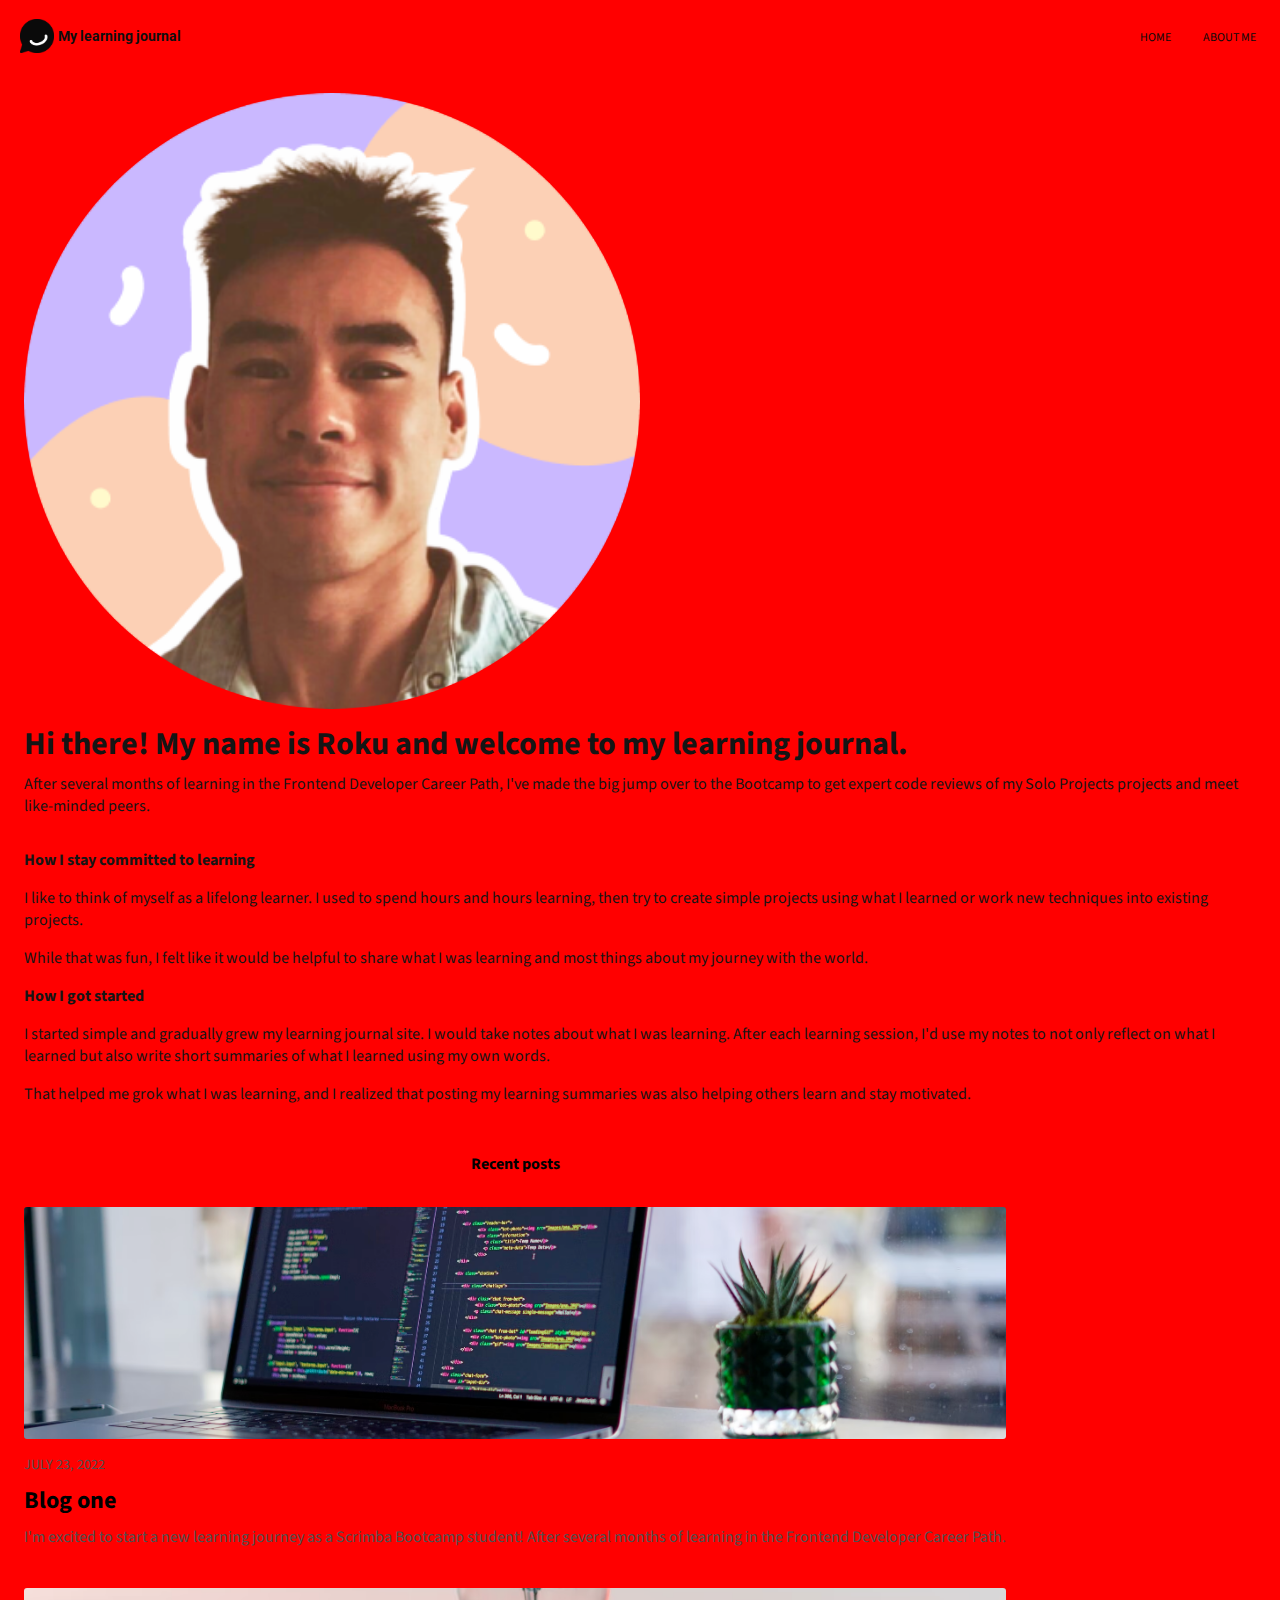
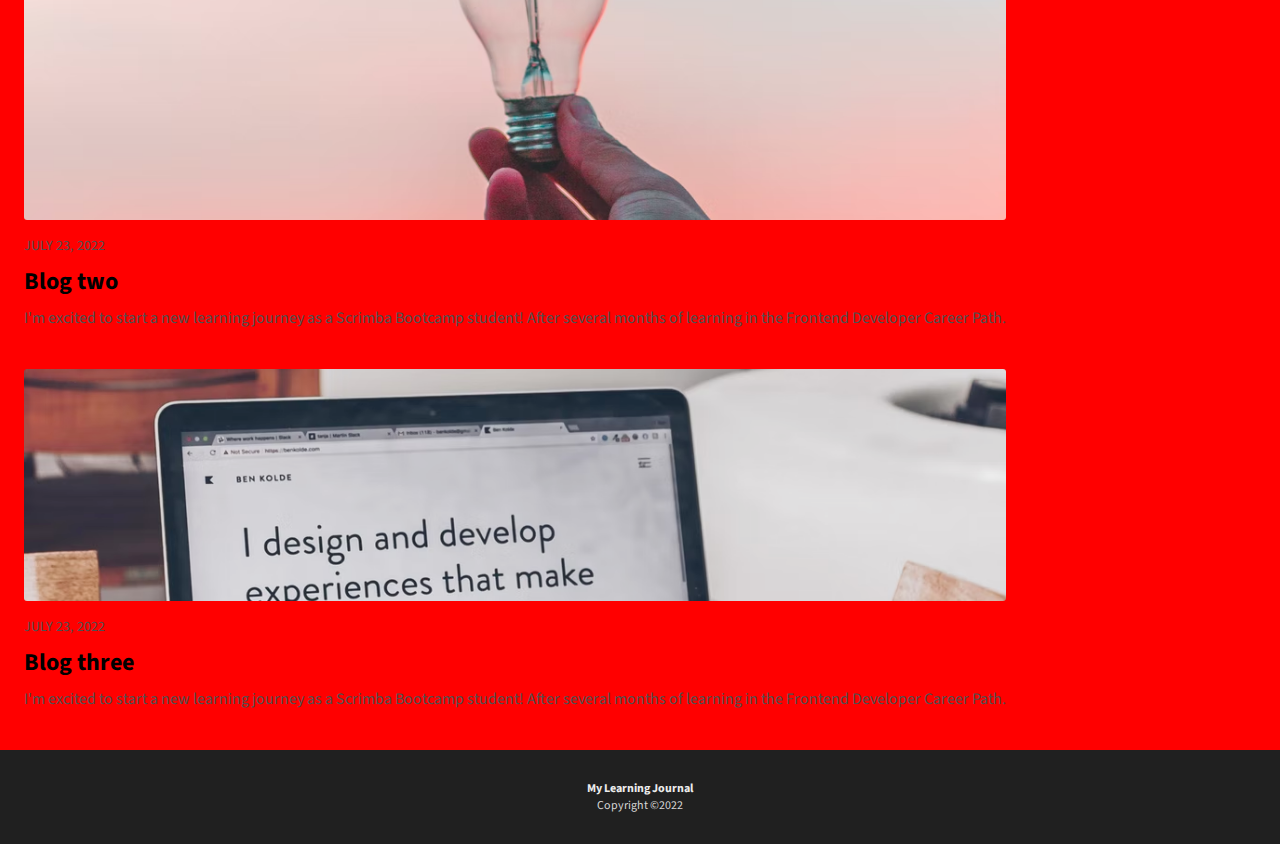
==== about-me.html @ 02ecacb7 "Create and design for all mobile pages" ====
<!DOCTYPE html>
<html lang="en">
<head>
    <meta charset="UTF-8">
    <meta http-equiv="X-UA-Compatible" content="IE=edge">
    <meta name="viewport" content="width=device-width, initial-scale=1.0">
    <!-- CSS -->
    <link rel="stylesheet" href="css/index.css">
    <!-- Google Fonts -->
    <link rel="preconnect" href="https://fonts.googleapis.com">
    <link rel="preconnect" href="https://fonts.gstatic.com" crossorigin>
    <link href="https://fonts.googleapis.com/css2?family=Roboto:ital,wght@0,100;0,300;0,400;0,500;0,700;0,900;1,100;1,300;1,400;1,500;1,700;1,900&family=Source+Sans+3:ital,wght@0,200..900;1,200..900&display=swap" rel="stylesheet">
    
    <title>My Learning Journal</title>
</head>
<body>
    <header>
        <div class="container">            
            <div class="header-container">
                <a class="logo-link" href="index.html">

                    <div class="logo">
                        <img src="images/logo.png" alt="Website logo">
                        <span>My learning journal</span>
                    </div>
                       
                        
                </a>
                
                <nav class="page-nav">
                    <ul class="nav-list">
                        <li><a href="index.html">Home</a></li>
                        <li><a href="about-me.html">About me</a></li>
                    </ul>
                </nav>
            </div>
           

        </div>
    </header>

    <main>

       

        <section class="opened-post-section">
            <div class="container">
                <div class="opened-post">
                    <img class="roku-avatar" src="images/roku-avatar.png" alt="">
                    <h1>Hi there! My name is Roku and welcome to my learning journal.</h1>
                    <p class="about-p" >After several months of learning in the Frontend Developer Career Path, I've made the big jump over to the Bootcamp to get expert code reviews of my Solo Projects projects and meet like-minded peers.</p>
                  
                    <p class="bold-font">How I stay committed to learning</p>
                    <p>I like to think of myself as a lifelong learner. I used to spend hours and hours learning, then try to create simple projects using what I learned or work new techniques into existing projects.</p>
                    <p>While that was fun, I felt like it would be helpful to share what I was learning and most things about my journey with the world.</p>
                    <p class="bold-font">How I got started</p>
                    <p>
                        I started simple and gradually grew my learning journal site. I would take notes about what I was learning. After each learning session, I'd use my notes to not only reflect on what I learned but also write short summaries of what I learned using my own words.
                    </p>
                    <p>
                        That helped me grok what I was learning, and I realized that posting my learning summaries was also helping others learn and stay motivated.
                    </p>
                </div>
            </div>
        </section>

        <section class="blogs">
            <div class="container">
                <p class="bold-font recent">Recent posts</p>
                <div class="blog-container">
                    <div class="blog blog-1">
                        <img src="images/blog-1.png" alt="A laptop om a table, with the code editor on the screen">
                        <p><time datetime="2022-07-23"> JULY 23, 2022</time></p>
                        <h2>Blog one</h2>
                        <p>I'm excited to start a new learning journey as a Scrimba Bootcamp student! After several months of learning in the Frontend Developer Career Path.</p>
                    </div>

                    <div class="blog blog-2">
                        <img src="images/blog-2.png" alt="A hand holding a lamp bulb with a sunrise in the background">
                        <p><time datetime="2022-07-23"> JULY 23, 2022</time></p>
                        <h2>Blog two</h2>
                        <p>I'm excited to start a new learning journey as a Scrimba Bootcamp student! After several months of learning in the Frontend Developer Career Path.</p>
                    </div>

                    <div class="blog blog-3">
                        <img src="images/blog-3.png" alt="A laptop with a text on the screen">
                        <p><time datetime="2022-07-23"> JULY 23, 2022</time></p>
                        <h2>Blog three</h2>
                        <p>I'm excited to start a new learning journey as a Scrimba Bootcamp student! After several months of learning in the Frontend Developer Career Path.</p>
                    </div>


                </div>


            </div>
        </section>
      
    </main>

    <footer>
        <div class="container">
            <p class="footer-bold">My Learning Journal</p>
            <p class="footer-copyright">Copyright &copy;2022</p>
        </div>
    </footer>



<script src="scripts/index.js"></script>
</body>
</html>
---- css/index.css ----
*,
*::before,
*::after {
  box-sizing: border-box;
}


body {
    margin: 0;
    padding: 0;
    font-family: "Source Sans 3", sans-serif;
    font-size: 16px;
}

.hidden {
    display: none;
}

/* Typography */




h1 {
    font-size: 2rem;
    font-weight: 700;
    line-height: 1.2;
    margin: 0.3em 0;
}


.hero-section p {
    font-size: 1rem;
    line-height: 1.2;
    margin: 0;
}


time {
    font-size: 0.75rem;
    margin: 0;
}


.bold-font {
    font-weight: 700;
}







.container {
    min-width: 320px;
    width: 100%;
}


.header-container {
    display: flex;
    justify-content: space-between;
    align-items: center;
    width: 100%;
    margin: 1.2em 0;
    padding: 0 1.5em 0 1.25em;
   
}

.logo {
    display: flex;
    align-items: center;
    gap: 0.25em;
}

.logo img {
    width: 34.25px;
}

.logo-link {

    font-family: "Roboto", sans-serif;
    font-weight: 700;
    font-size: 0.85rem;
    text-decoration: none;
    color: #0E0E0E;
    
    
}



.nav-list {
    display: flex;
    gap: 2em;
    margin: 0;
}



.nav-list li  {
    list-style: none;
    
}
.nav-list a  {
    text-decoration: none;
    text-transform: uppercase;
    color: #090909;
    font-size: 0.75em;
    
}

section, main {
    width: fit-content;
}



.hero-container {
    color: #FFFFFF;
    position: relative;
    padding: 5em 1.25em 1.25em 1.25em;
    margin:  0 0 2.5em 0;
    overflow: hidden; 

}

.hero-container::before {
    content: '';
    position: absolute;
    top: 0;
    left: 0;
    width: 100%;
    height: 100%;
    background: linear-gradient(rgba(0, 0, 0, 0.31), rgba(0, 0, 0, 0.31)), #AF8044 url("/images/blog-0.png") no-repeat;
    background-position: 0 100%;
    background-size: cover;
    transform: scaleX(-1); /* Mirrors the image */
    z-index: -1; /* Keeps it behind the content */
}


.blog-container {
    padding: 0;
}

.blog {
    margin: 0 1.5em 2.5em  1.5em;

}



.blog img {
    width: 100%;
    height: 232px;
    background-size: contain;
    border-radius: 3px;
    object-fit: cover; /* Ensures the image covers the container */
    object-position: 0% 50%; 
}

.blog p {
    color: #505050;
    margin: 0.5em 0;
}


.blog p time {
    font-size: 0.88rem;
}

.blog h2 {
    font-size: 1.5rem;
    margin: 0;
}

.view-more-btn {
    display: block;
    margin: 2em auto;
    background: none;
    border: none;
    font-size: 1rem;
    font-weight: 700;
    cursor: pointer;
    position: relative;
}


.view-more-btn::after {
    content: '';
    position: absolute;
    bottom: 2px; /* Position the underline */
    left: 8px; /* Align with text padding */
    right: 8px;
    height: 1px; /* Underline thickness */
    background-color: #000000; /* Underline color */
}

footer {
    width: 100%;
    background-color: #202020;
    text-align: center;
    color: #ECECEC;
    font-size: 0.75rem;
    padding: 2.5em 0;
    margin: 0;
    overflow: hidden;
    
}

.footer-bold {
    font-weight: 700;
    margin: 0;
}

.footer-copyright {
    margin: 0;
    color: #D7D7D7;
}

.opened-post {
    background: none;
    color: #151515;
    margin: 2.5em 1.5em 3em 1.5em;
    position: relative;
}


.opened-post-image-wrapper {
    position: relative; /* Enables positioning of the overlay */
    display: inline-block;
    width: 100%; /* Matches image width */
    height: 191px; /* Matches the intended height of the image */
    overflow: hidden; /* Ensures overlay stays within bounds */
    border-radius: 3px; /* Optional: Matches the image's rounded corners */
    margin: 1.25em 0;
}

.opened-post-image-wrapper img {
    width: 100%;
    height: 100%;
    object-fit: cover;
    object-position: 0% 70%;
    border-radius: 3px;
   
    
}

.opened-post-image-wrapper::before {
    content: '';
    position: absolute;
    top: 0;
    left: 0;
    width: 100%;
    height: 100%;
    background: rgba(0, 0, 0, 0.31); /* Semi-transparent black overlay */
    z-index: 1; /* Places the overlay above the image */
    
}


.recent {
    margin: 0 0 2em 0;
    text-align: center;
}

.roku-avatar {
    width: 50%;
    border-radius: 50%;
}

.about-p {
    margin: 0 0 2em 0;
}

@media (min-width: 769px) {
    body {
        background-color: red;
    }
}
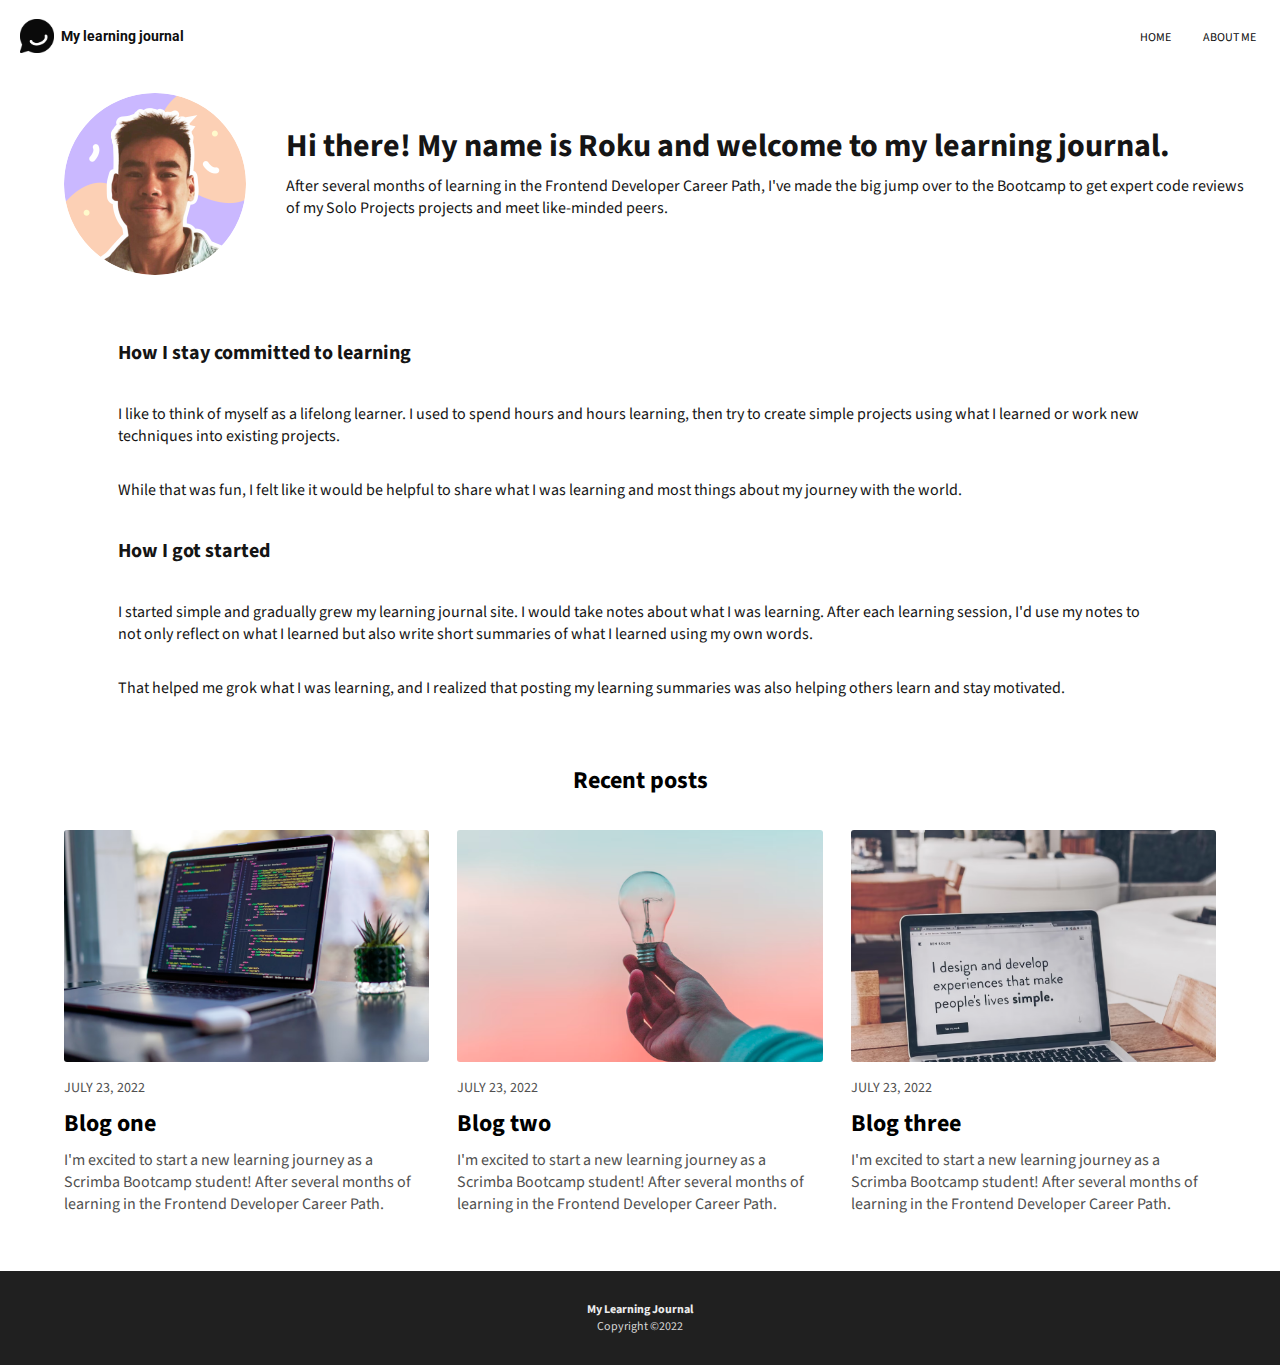
==== commit 8ae866a8: ""Make it work" version done" ====
--- a/about-me.html
+++ b/about-me.html
@@ -45,19 +45,25 @@
 
         <section class="opened-post-section">
             <div class="container">
-                <div class="opened-post">
-                    <img class="roku-avatar" src="images/roku-avatar.png" alt="">
-                    <h1>Hi there! My name is Roku and welcome to my learning journal.</h1>
-                    <p class="about-p" >After several months of learning in the Frontend Developer Career Path, I've made the big jump over to the Bootcamp to get expert code reviews of my Solo Projects projects and meet like-minded peers.</p>
+                <div class="opened-post about-me-container">
+                    <div class="about-me">
+                        <img class="roku-avatar" src="images/roku-avatar.png" alt="">
+                        <div>
+                            <h1>Hi there! My name is Roku and welcome to my learning journal.</h1>
+                            <p class="about-p" >After several months of learning in the Frontend Developer Career Path, I've made the big jump over to the Bootcamp to get expert code reviews of my Solo Projects projects and meet like-minded peers.</p>
+                        </div>
+                        
+                    </div>
+     
                   
-                    <p class="bold-font">How I stay committed to learning</p>
-                    <p>I like to think of myself as a lifelong learner. I used to spend hours and hours learning, then try to create simple projects using what I learned or work new techniques into existing projects.</p>
-                    <p>While that was fun, I felt like it would be helpful to share what I was learning and most things about my journey with the world.</p>
-                    <p class="bold-font">How I got started</p>
-                    <p>
+                    <p class="bold-font bold-font-middle">How I stay committed to learning</p>
+                    <p class="about-me-p">I like to think of myself as a lifelong learner. I used to spend hours and hours learning, then try to create simple projects using what I learned or work new techniques into existing projects.</p>
+                    <p class="about-me-p">While that was fun, I felt like it would be helpful to share what I was learning and most things about my journey with the world.</p>
+                    <p class="bold-font bold-font-middle">How I got started</p>
+                    <p class="about-me-p">
                         I started simple and gradually grew my learning journal site. I would take notes about what I was learning. After each learning session, I'd use my notes to not only reflect on what I learned but also write short summaries of what I learned using my own words.
                     </p>
-                    <p>
+                    <p class="about-me-p">
                         That helped me grok what I was learning, and I realized that posting my learning summaries was also helping others learn and stay motivated.
                     </p>
                 </div>
--- a/css/index.css
+++ b/css/index.css
@@ -56,6 +56,7 @@
 .container {
     min-width: 320px;
     width: 100%;
+   
 }
 
 
@@ -72,7 +73,7 @@
 .logo {
     display: flex;
     align-items: center;
-    gap: 0.25em;
+    gap: 0.5em;
 }
 
 .logo img {
@@ -112,9 +113,7 @@
     
 }
 
-section, main {
-    width: fit-content;
-}
+
 
 
 
@@ -186,18 +185,10 @@
     font-weight: 700;
     cursor: pointer;
     position: relative;
-}
-
-
-.view-more-btn::after {
-    content: '';
-    position: absolute;
-    bottom: 2px; /* Position the underline */
-    left: 8px; /* Align with text padding */
-    right: 8px;
-    height: 1px; /* Underline thickness */
-    background-color: #000000; /* Underline color */
-}
+    text-decoration: underline;
+}
+
+
 
 footer {
     width: 100%;
@@ -222,19 +213,21 @@
 }
 
 .opened-post {
+    display: flex;
+    flex-direction: column;
     background: none;
     color: #151515;
     margin: 2.5em 1.5em 3em 1.5em;
     position: relative;
+
 }
 
 
 .opened-post-image-wrapper {
     position: relative; /* Enables positioning of the overlay */
-    display: inline-block;
     width: 100%; /* Matches image width */
     height: 191px; /* Matches the intended height of the image */
-    overflow: hidden; /* Ensures overlay stays within bounds */
+    
     border-radius: 3px; /* Optional: Matches the image's rounded corners */
     margin: 1.25em 0;
 }
@@ -245,6 +238,7 @@
     object-fit: cover;
     object-position: 0% 70%;
     border-radius: 3px;
+    transform: scaleX(-1);
    
     
 }
@@ -268,7 +262,8 @@
 }
 
 .roku-avatar {
-    width: 50%;
+    width: 182px;
+    height: 182px;
     border-radius: 50%;
 }
 
@@ -276,8 +271,112 @@
     margin: 0 0 2em 0;
 }
 
-@media (min-width: 769px) {
+@media (min-width: 767px) {
     body {
-        background-color: red;
-    }
+        /* background-color: red; */
+    }
+
+
+    .hero-container {
+        padding: 17em 3.125em 3.125em 3.75em;
+        
+    }
+
+    .hero-container::before {
+        
+        background-position: 0 68%;
+        
+    }
+
+    .blog-container {
+        display: grid;
+        grid-template-columns: repeat(3, 1fr);
+        gap: 1.75em;
+        margin: 0 4em 3em  4em;
+        
+    }
+    .blog {
+        margin: 0;
+
+    }
+    .view-more-btn {
+        grid-column: span 3;
+        margin: 0 0 2em 0;
+    }
+
+
+    .opened-post-p{
+        padding-right: 5.139420448332422em ;
+        padding-left: 5.139420448332422em;
+        font-size: 1.143125em;
+    }
+
+
+    .bold-font-big {
+        font-size: 1.5rem;
+        padding-left: 3.9166666666666665em;
+    }
+
+    .opened-post h1 {
+        
+        padding-right: 2.9375em ;
+        padding-left: 2.9375em;
+    }
+    .opened-post-image-wrapper {
+        height: 488px; 
+        padding: 0 2.5em;
+    }
+    
+    .opened-post-image-wrapper::before {
+        top: 50%; /* Start at the vertical center */
+        left: 50%; /* Start at the horizontal center */
+        transform: translate(-50%, -50%); /* Center the element */
+        width: calc(100% - 5em);
+  
+    } 
+
+   .about-me {
+        display: flex;
+        gap: 0;
+        margin: 0 0 2.75em 0;
+        align-items: center;
+   }
+
+   .about-me img {
+        margin:  0 2.5em;
+   }
+
+
+   
+
+   .about-me h1 {
+    padding: 0 1.9375em 0 0;
+   }
+
+   .about-me p {
+    padding: 0;
+
+    }
+
+    .bold-font-middle {
+        font-size: 1.25rem;
+        padding-left: 4.7em;
+       
+    }
+    .about-me-p {
+        padding-left: 5.875em;
+        padding-right: 5.875em;
+    }
+
+
+    .recent {
+        margin: 0 0 1.3em 0;
+        font-size: 1.5rem;
+    }
+
+    
+
+
+  
+    
 }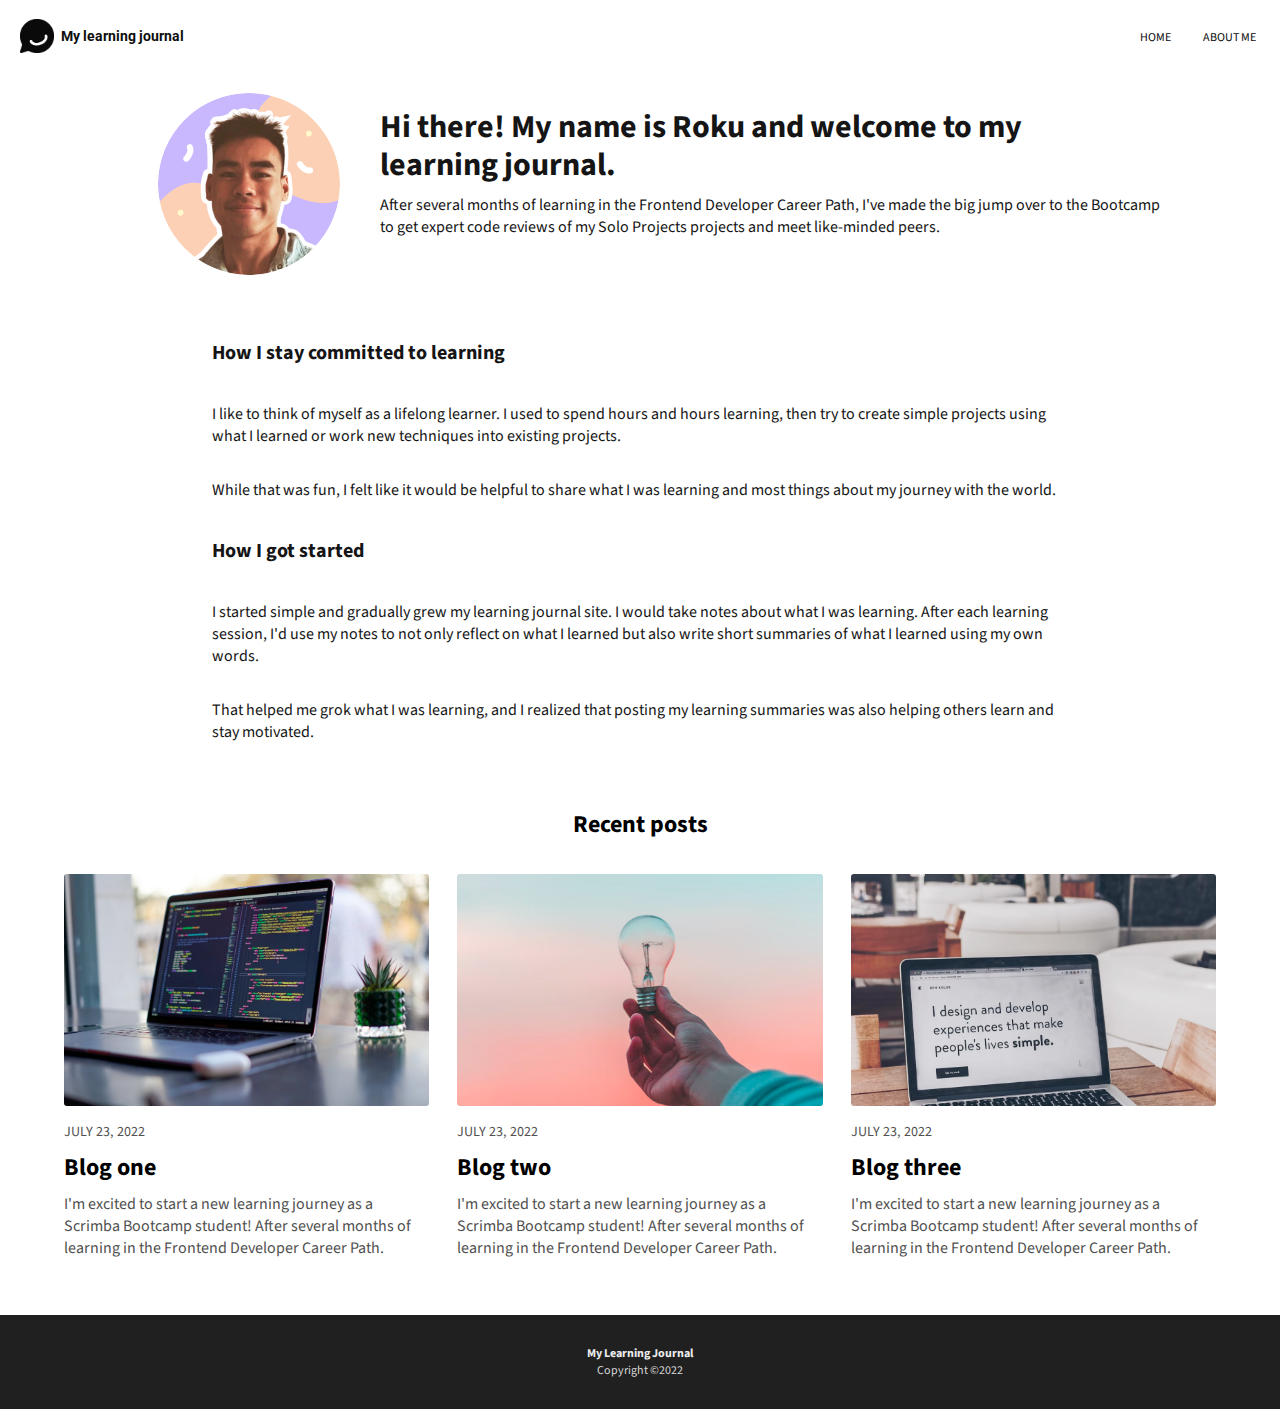
==== commit 417e82fc: "Adjust padding application for opened post layout" ====
--- a/about-me.html
+++ b/about-me.html
@@ -1,118 +1,147 @@
 <!DOCTYPE html>
 <html lang="en">
-<head>
-    <meta charset="UTF-8">
-    <meta http-equiv="X-UA-Compatible" content="IE=edge">
-    <meta name="viewport" content="width=device-width, initial-scale=1.0">
+  <head>
+    <meta charset="UTF-8" />
+    <meta http-equiv="X-UA-Compatible" content="IE=edge" />
+    <meta name="viewport" content="width=device-width, initial-scale=1.0" />
     <!-- CSS -->
-    <link rel="stylesheet" href="css/index.css">
+    <link rel="stylesheet" href="css/index.css" />
     <!-- Google Fonts -->
-    <link rel="preconnect" href="https://fonts.googleapis.com">
-    <link rel="preconnect" href="https://fonts.gstatic.com" crossorigin>
-    <link href="https://fonts.googleapis.com/css2?family=Roboto:ital,wght@0,100;0,300;0,400;0,500;0,700;0,900;1,100;1,300;1,400;1,500;1,700;1,900&family=Source+Sans+3:ital,wght@0,200..900;1,200..900&display=swap" rel="stylesheet">
-    
+    <link rel="preconnect" href="https://fonts.googleapis.com" />
+    <link rel="preconnect" href="https://fonts.gstatic.com" crossorigin />
+    <link
+      href="https://fonts.googleapis.com/css2?family=Roboto:ital,wght@0,100;0,300;0,400;0,500;0,700;0,900;1,100;1,300;1,400;1,500;1,700;1,900&family=Source+Sans+3:ital,wght@0,200..900;1,200..900&display=swap"
+      rel="stylesheet"
+    />
+
     <title>My Learning Journal</title>
-</head>
-<body>
+  </head>
+  <body>
     <header>
-        <div class="container">            
-            <div class="header-container">
-                <a class="logo-link" href="index.html">
+      <div class="container">
+        <div class="header-container">
+          <a class="logo-link" href="index.html">
+            <div class="logo">
+              <img src="images/logo.png" alt="Website logo" />
+              <span>My learning journal</span>
+            </div>
+          </a>
 
-                    <div class="logo">
-                        <img src="images/logo.png" alt="Website logo">
-                        <span>My learning journal</span>
-                    </div>
-                       
-                        
-                </a>
-                
-                <nav class="page-nav">
-                    <ul class="nav-list">
-                        <li><a href="index.html">Home</a></li>
-                        <li><a href="about-me.html">About me</a></li>
-                    </ul>
-                </nav>
-            </div>
-           
-
+          <nav class="page-nav">
+            <ul class="nav-list">
+              <li><a href="index.html">Home</a></li>
+              <li><a href="about-me.html">About me</a></li>
+            </ul>
+          </nav>
         </div>
+      </div>
     </header>
 
     <main>
+      <section class="opened-post-section">
+        <div class="container">
+          <div class="opened-post about-me-container">
+            <div class="about-me">
+              <img class="roku-avatar" src="images/roku-avatar.png" alt="" />
+              <div>
+                <h1>
+                  Hi there! My name is Roku and welcome to my learning journal.
+                </h1>
+                <p class="about-p">
+                  After several months of learning in the Frontend Developer
+                  Career Path, I've made the big jump over to the Bootcamp to
+                  get expert code reviews of my Solo Projects projects and meet
+                  like-minded peers.
+                </p>
+              </div>
+            </div>
 
-       
+            <p class="bold-font bold-font-middle">
+              How I stay committed to learning
+            </p>
+            <p class="about-me-p">
+              I like to think of myself as a lifelong learner. I used to spend
+              hours and hours learning, then try to create simple projects using
+              what I learned or work new techniques into existing projects.
+            </p>
+            <p class="about-me-p">
+              While that was fun, I felt like it would be helpful to share what
+              I was learning and most things about my journey with the world.
+            </p>
+            <p class="bold-font bold-font-middle">How I got started</p>
+            <p class="about-me-p">
+              I started simple and gradually grew my learning journal site. I
+              would take notes about what I was learning. After each learning
+              session, I'd use my notes to not only reflect on what I learned
+              but also write short summaries of what I learned using my own
+              words.
+            </p>
+            <p class="about-me-p">
+              That helped me grok what I was learning, and I realized that
+              posting my learning summaries was also helping others learn and
+              stay motivated.
+            </p>
+          </div>
+        </div>
+      </section>
 
-        <section class="opened-post-section">
-            <div class="container">
-                <div class="opened-post about-me-container">
-                    <div class="about-me">
-                        <img class="roku-avatar" src="images/roku-avatar.png" alt="">
-                        <div>
-                            <h1>Hi there! My name is Roku and welcome to my learning journal.</h1>
-                            <p class="about-p" >After several months of learning in the Frontend Developer Career Path, I've made the big jump over to the Bootcamp to get expert code reviews of my Solo Projects projects and meet like-minded peers.</p>
-                        </div>
-                        
-                    </div>
-     
-                  
-                    <p class="bold-font bold-font-middle">How I stay committed to learning</p>
-                    <p class="about-me-p">I like to think of myself as a lifelong learner. I used to spend hours and hours learning, then try to create simple projects using what I learned or work new techniques into existing projects.</p>
-                    <p class="about-me-p">While that was fun, I felt like it would be helpful to share what I was learning and most things about my journey with the world.</p>
-                    <p class="bold-font bold-font-middle">How I got started</p>
-                    <p class="about-me-p">
-                        I started simple and gradually grew my learning journal site. I would take notes about what I was learning. After each learning session, I'd use my notes to not only reflect on what I learned but also write short summaries of what I learned using my own words.
-                    </p>
-                    <p class="about-me-p">
-                        That helped me grok what I was learning, and I realized that posting my learning summaries was also helping others learn and stay motivated.
-                    </p>
-                </div>
+      <section class="blogs">
+        <div class="container">
+          <p class="bold-font recent">Recent posts</p>
+          <div class="blog-container">
+            <div class="blog blog-1">
+              <img
+                src="images/blog-1.png"
+                alt="A laptop om a table, with the code editor on the screen"
+              />
+              <p><time datetime="2022-07-23"> JULY 23, 2022</time></p>
+              <h2>Blog one</h2>
+              <p>
+                I'm excited to start a new learning journey as a Scrimba
+                Bootcamp student! After several months of learning in the
+                Frontend Developer Career Path.
+              </p>
             </div>
-        </section>
 
-        <section class="blogs">
-            <div class="container">
-                <p class="bold-font recent">Recent posts</p>
-                <div class="blog-container">
-                    <div class="blog blog-1">
-                        <img src="images/blog-1.png" alt="A laptop om a table, with the code editor on the screen">
-                        <p><time datetime="2022-07-23"> JULY 23, 2022</time></p>
-                        <h2>Blog one</h2>
-                        <p>I'm excited to start a new learning journey as a Scrimba Bootcamp student! After several months of learning in the Frontend Developer Career Path.</p>
-                    </div>
+            <div class="blog blog-2">
+              <img
+                src="images/blog-2.png"
+                alt="A hand holding a lamp bulb with a sunrise in the background"
+              />
+              <p><time datetime="2022-07-23"> JULY 23, 2022</time></p>
+              <h2>Blog two</h2>
+              <p>
+                I'm excited to start a new learning journey as a Scrimba
+                Bootcamp student! After several months of learning in the
+                Frontend Developer Career Path.
+              </p>
+            </div>
 
-                    <div class="blog blog-2">
-                        <img src="images/blog-2.png" alt="A hand holding a lamp bulb with a sunrise in the background">
-                        <p><time datetime="2022-07-23"> JULY 23, 2022</time></p>
-                        <h2>Blog two</h2>
-                        <p>I'm excited to start a new learning journey as a Scrimba Bootcamp student! After several months of learning in the Frontend Developer Career Path.</p>
-                    </div>
-
-                    <div class="blog blog-3">
-                        <img src="images/blog-3.png" alt="A laptop with a text on the screen">
-                        <p><time datetime="2022-07-23"> JULY 23, 2022</time></p>
-                        <h2>Blog three</h2>
-                        <p>I'm excited to start a new learning journey as a Scrimba Bootcamp student! After several months of learning in the Frontend Developer Career Path.</p>
-                    </div>
-
-
-                </div>
-
-
+            <div class="blog blog-3">
+              <img
+                src="images/blog-3.png"
+                alt="A laptop with a text on the screen"
+              />
+              <p><time datetime="2022-07-23"> JULY 23, 2022</time></p>
+              <h2>Blog three</h2>
+              <p>
+                I'm excited to start a new learning journey as a Scrimba
+                Bootcamp student! After several months of learning in the
+                Frontend Developer Career Path.
+              </p>
             </div>
-        </section>
-      
+          </div>
+        </div>
+      </section>
     </main>
 
     <footer>
-        <div class="container">
-            <p class="footer-bold">My Learning Journal</p>
-            <p class="footer-copyright">Copyright &copy;2022</p>
-        </div>
+      <div class="container">
+        <p class="footer-bold">My Learning Journal</p>
+        <p class="footer-copyright">Copyright &copy;2022</p>
+      </div>
     </footer>
 
-
-
-<script src="scripts/index.js"></script>
-</body>
-</html>+    <script src="scripts/index.js"></script>
+  </body>
+</html>
--- a/css/index.css
+++ b/css/index.css
@@ -1,382 +1,314 @@
-
 *,
 *::before,
 *::after {
   box-sizing: border-box;
 }
 
-
 body {
+  margin: 0;
+  padding: 0;
+  font-family: "Source Sans 3", sans-serif;
+  font-size: 16px;
+}
+
+.hidden {
+  display: none;
+}
+
+/* Typography */
+
+h1 {
+  font-size: 2rem;
+  font-weight: 700;
+  line-height: 1.2;
+  margin: 0.3em 0;
+}
+
+.hero-section p {
+  font-size: 1rem;
+  line-height: 1.2;
+  margin: 0;
+}
+
+time {
+  font-size: 0.75rem;
+  margin: 0;
+}
+
+.bold-font {
+  font-weight: 700;
+}
+
+.container {
+  min-width: 320px;
+  width: 100%;
+}
+
+.header-container {
+  display: flex;
+  justify-content: space-between;
+  align-items: center;
+  width: 100%;
+  margin: 1.2em 0;
+  padding: 0 1.5em 0 1.25em;
+}
+
+.logo {
+  display: flex;
+  align-items: center;
+  gap: 0.5em;
+}
+
+.logo img {
+  width: 34.25px;
+}
+
+.logo-link {
+  font-family: "Roboto", sans-serif;
+  font-weight: 700;
+  font-size: 0.85rem;
+  text-decoration: none;
+  color: #0e0e0e;
+}
+
+.nav-list {
+  display: flex;
+  gap: 2em;
+  margin: 0;
+}
+
+.nav-list li {
+  list-style: none;
+}
+.nav-list a {
+  text-decoration: none;
+  text-transform: uppercase;
+  color: #090909;
+  font-size: 0.75em;
+}
+
+.hero-container {
+  color: #ffffff;
+  position: relative;
+  padding: 5em 1.25em 1.25em 1.25em;
+  margin: 0 0 2.5em 0;
+  overflow: hidden;
+}
+
+.hero-container::before {
+  content: "";
+  position: absolute;
+  top: 0;
+  left: 0;
+  width: 100%;
+  height: 100%;
+  background: linear-gradient(rgba(0, 0, 0, 0.31), rgba(0, 0, 0, 0.31)),
+    #af8044 url("/images/blog-0.png") no-repeat;
+  background-position: 0 100%;
+  background-size: cover;
+  transform: scaleX(-1);
+  z-index: -1;
+}
+
+.blog-container {
+  padding: 0;
+}
+
+.blog {
+  margin: 0 1.5em 2.5em 1.5em;
+}
+
+.blog img {
+  width: 100%;
+  height: 232px;
+  background-size: contain;
+  border-radius: 3px;
+  object-fit: cover;
+  object-position: 0% 50%;
+}
+
+.blog p {
+  color: #505050;
+  margin: 0.5em 0;
+}
+
+.blog p time {
+  font-size: 0.88rem;
+}
+
+.blog h2 {
+  font-size: 1.5rem;
+  margin: 0;
+}
+
+.view-more-btn {
+  display: block;
+  margin: 2em auto;
+  background: none;
+  border: none;
+  font-size: 1rem;
+  font-weight: 700;
+  cursor: pointer;
+  position: relative;
+  text-decoration: underline;
+}
+
+footer {
+  width: 100%;
+  background-color: #202020;
+  text-align: center;
+  color: #ececec;
+  font-size: 0.75rem;
+  padding: 2.5em 0;
+  margin: 0;
+  overflow: hidden;
+}
+
+.footer-bold {
+  font-weight: 700;
+  margin: 0;
+}
+
+.footer-copyright {
+  margin: 0;
+  color: #d7d7d7;
+}
+
+.opened-post {
+  display: flex;
+  flex-direction: column;
+  background: none;
+  color: #151515;
+  margin: 2.5em 1.5em 3em 1.5em;
+  position: relative;
+}
+
+.opened-post-image-wrapper {
+  position: relative;
+  width: 100%;
+  height: 191px;
+
+  border-radius: 3px;
+  margin: 1.25em 0;
+}
+
+.opened-post-image-wrapper img {
+  width: 100%;
+  height: 100%;
+  object-fit: cover;
+  object-position: 0% 70%;
+  border-radius: 3px;
+  transform: scaleX(-1);
+}
+
+.opened-post-image-wrapper::before {
+  content: "";
+  position: absolute;
+  top: 0;
+  left: 0;
+  width: 100%;
+  height: 100%;
+  background: rgba(0, 0, 0, 0.31);
+  z-index: 1;
+}
+
+.recent {
+  margin: 0 0 2em 0;
+  text-align: center;
+}
+
+.roku-avatar {
+  width: 182px;
+  height: 182px;
+  border-radius: 50%;
+}
+
+.about-p {
+  margin: 0 0 2em 0;
+}
+
+@media (min-width: 767px) {
+  .hero-container {
+    padding: 17em 3.125em 3.125em 3.75em;
+  }
+
+  .hero-container::before {
+    background-position: 0 68%;
+  }
+
+  .blog-container {
+    display: grid;
+    grid-template-columns: repeat(3, 1fr);
+    gap: 1.75em;
+    margin: 0 4em 3em 4em;
+  }
+  .blog {
     margin: 0;
+  }
+  .view-more-btn {
+    grid-column: span 3;
+    margin: 0 0 2em 0;
+  }
+.opened-post {
+    padding: 0 5.875em;
+}
+
+
+
+  .opened-post-p {
+   
+    font-size: 1.143125em;
+  }
+
+  .bold-font-big {
+    font-size: 1.5rem;
+  }
+
+ 
+  .opened-post-image-wrapper {
+    height: 488px;
+    width: 100%;
+    margin: 0 -3.25em;
+
+  }
+
+  .opened-post-image-wrapper::before {
+    top: 50%;
+    left: 50%;
+    transform: translate(-50%, -50%);
+    
+  }
+
+  .about-me {
+    display: flex;
+    gap: 0;
+    margin: 0 0 2.75em 0;
+    align-items: center;
+  }
+
+  .about-me img {
+    margin: 0 2.5em;
+  }
+
+  .about-me h1 {
+    padding: 0 1.9375em 0 0;
+  }
+
+  .about-me p {
     padding: 0;
-    font-family: "Source Sans 3", sans-serif;
-    font-size: 16px;
-}
-
-.hidden {
-    display: none;
-}
-
-/* Typography */
-
-
-
-
-h1 {
-    font-size: 2rem;
-    font-weight: 700;
-    line-height: 1.2;
-    margin: 0.3em 0;
-}
-
-
-.hero-section p {
-    font-size: 1rem;
-    line-height: 1.2;
-    margin: 0;
-}
-
-
-time {
-    font-size: 0.75rem;
-    margin: 0;
-}
-
-
-.bold-font {
-    font-weight: 700;
-}
-
-
-
-
-
-
-
-.container {
-    min-width: 320px;
-    width: 100%;
-   
-}
-
-
-.header-container {
-    display: flex;
-    justify-content: space-between;
-    align-items: center;
-    width: 100%;
-    margin: 1.2em 0;
-    padding: 0 1.5em 0 1.25em;
-   
-}
-
-.logo {
-    display: flex;
-    align-items: center;
-    gap: 0.5em;
-}
-
-.logo img {
-    width: 34.25px;
-}
-
-.logo-link {
-
-    font-family: "Roboto", sans-serif;
-    font-weight: 700;
-    font-size: 0.85rem;
-    text-decoration: none;
-    color: #0E0E0E;
-    
-    
-}
-
-
-
-.nav-list {
-    display: flex;
-    gap: 2em;
-    margin: 0;
-}
-
-
-
-.nav-list li  {
-    list-style: none;
-    
-}
-.nav-list a  {
-    text-decoration: none;
-    text-transform: uppercase;
-    color: #090909;
-    font-size: 0.75em;
-    
-}
-
-
-
-
-
-.hero-container {
-    color: #FFFFFF;
-    position: relative;
-    padding: 5em 1.25em 1.25em 1.25em;
-    margin:  0 0 2.5em 0;
-    overflow: hidden; 
-
-}
-
-.hero-container::before {
-    content: '';
-    position: absolute;
-    top: 0;
-    left: 0;
-    width: 100%;
-    height: 100%;
-    background: linear-gradient(rgba(0, 0, 0, 0.31), rgba(0, 0, 0, 0.31)), #AF8044 url("/images/blog-0.png") no-repeat;
-    background-position: 0 100%;
-    background-size: cover;
-    transform: scaleX(-1); /* Mirrors the image */
-    z-index: -1; /* Keeps it behind the content */
-}
-
-
-.blog-container {
-    padding: 0;
-}
-
-.blog {
-    margin: 0 1.5em 2.5em  1.5em;
-
-}
-
-
-
-.blog img {
-    width: 100%;
-    height: 232px;
-    background-size: contain;
-    border-radius: 3px;
-    object-fit: cover; /* Ensures the image covers the container */
-    object-position: 0% 50%; 
-}
-
-.blog p {
-    color: #505050;
-    margin: 0.5em 0;
-}
-
-
-.blog p time {
-    font-size: 0.88rem;
-}
-
-.blog h2 {
+  }
+
+  .bold-font-middle {
+    font-size: 1.25rem;
+    padding-left: 4.7em;
+  }
+  .about-me-p {
+    padding-left: 5.875em;
+    padding-right: 5.875em;
+  }
+
+  .recent {
+    margin: 0 0 1.3em 0;
     font-size: 1.5rem;
-    margin: 0;
-}
-
-.view-more-btn {
-    display: block;
-    margin: 2em auto;
-    background: none;
-    border: none;
-    font-size: 1rem;
-    font-weight: 700;
-    cursor: pointer;
-    position: relative;
-    text-decoration: underline;
-}
-
-
-
-footer {
-    width: 100%;
-    background-color: #202020;
-    text-align: center;
-    color: #ECECEC;
-    font-size: 0.75rem;
-    padding: 2.5em 0;
-    margin: 0;
-    overflow: hidden;
-    
-}
-
-.footer-bold {
-    font-weight: 700;
-    margin: 0;
-}
-
-.footer-copyright {
-    margin: 0;
-    color: #D7D7D7;
-}
-
-.opened-post {
-    display: flex;
-    flex-direction: column;
-    background: none;
-    color: #151515;
-    margin: 2.5em 1.5em 3em 1.5em;
-    position: relative;
-
-}
-
-
-.opened-post-image-wrapper {
-    position: relative; /* Enables positioning of the overlay */
-    width: 100%; /* Matches image width */
-    height: 191px; /* Matches the intended height of the image */
-    
-    border-radius: 3px; /* Optional: Matches the image's rounded corners */
-    margin: 1.25em 0;
-}
-
-.opened-post-image-wrapper img {
-    width: 100%;
-    height: 100%;
-    object-fit: cover;
-    object-position: 0% 70%;
-    border-radius: 3px;
-    transform: scaleX(-1);
-   
-    
-}
-
-.opened-post-image-wrapper::before {
-    content: '';
-    position: absolute;
-    top: 0;
-    left: 0;
-    width: 100%;
-    height: 100%;
-    background: rgba(0, 0, 0, 0.31); /* Semi-transparent black overlay */
-    z-index: 1; /* Places the overlay above the image */
-    
-}
-
-
-.recent {
-    margin: 0 0 2em 0;
-    text-align: center;
-}
-
-.roku-avatar {
-    width: 182px;
-    height: 182px;
-    border-radius: 50%;
-}
-
-.about-p {
-    margin: 0 0 2em 0;
-}
-
-@media (min-width: 767px) {
-    body {
-        /* background-color: red; */
-    }
-
-
-    .hero-container {
-        padding: 17em 3.125em 3.125em 3.75em;
-        
-    }
-
-    .hero-container::before {
-        
-        background-position: 0 68%;
-        
-    }
-
-    .blog-container {
-        display: grid;
-        grid-template-columns: repeat(3, 1fr);
-        gap: 1.75em;
-        margin: 0 4em 3em  4em;
-        
-    }
-    .blog {
-        margin: 0;
-
-    }
-    .view-more-btn {
-        grid-column: span 3;
-        margin: 0 0 2em 0;
-    }
-
-
-    .opened-post-p{
-        padding-right: 5.139420448332422em ;
-        padding-left: 5.139420448332422em;
-        font-size: 1.143125em;
-    }
-
-
-    .bold-font-big {
-        font-size: 1.5rem;
-        padding-left: 3.9166666666666665em;
-    }
-
-    .opened-post h1 {
-        
-        padding-right: 2.9375em ;
-        padding-left: 2.9375em;
-    }
-    .opened-post-image-wrapper {
-        height: 488px; 
-        padding: 0 2.5em;
-    }
-    
-    .opened-post-image-wrapper::before {
-        top: 50%; /* Start at the vertical center */
-        left: 50%; /* Start at the horizontal center */
-        transform: translate(-50%, -50%); /* Center the element */
-        width: calc(100% - 5em);
-  
-    } 
-
-   .about-me {
-        display: flex;
-        gap: 0;
-        margin: 0 0 2.75em 0;
-        align-items: center;
-   }
-
-   .about-me img {
-        margin:  0 2.5em;
-   }
-
-
-   
-
-   .about-me h1 {
-    padding: 0 1.9375em 0 0;
-   }
-
-   .about-me p {
-    padding: 0;
-
-    }
-
-    .bold-font-middle {
-        font-size: 1.25rem;
-        padding-left: 4.7em;
-       
-    }
-    .about-me-p {
-        padding-left: 5.875em;
-        padding-right: 5.875em;
-    }
-
-
-    .recent {
-        margin: 0 0 1.3em 0;
-        font-size: 1.5rem;
-    }
-
-    
-
-
-  
-    
-}+  }
+}
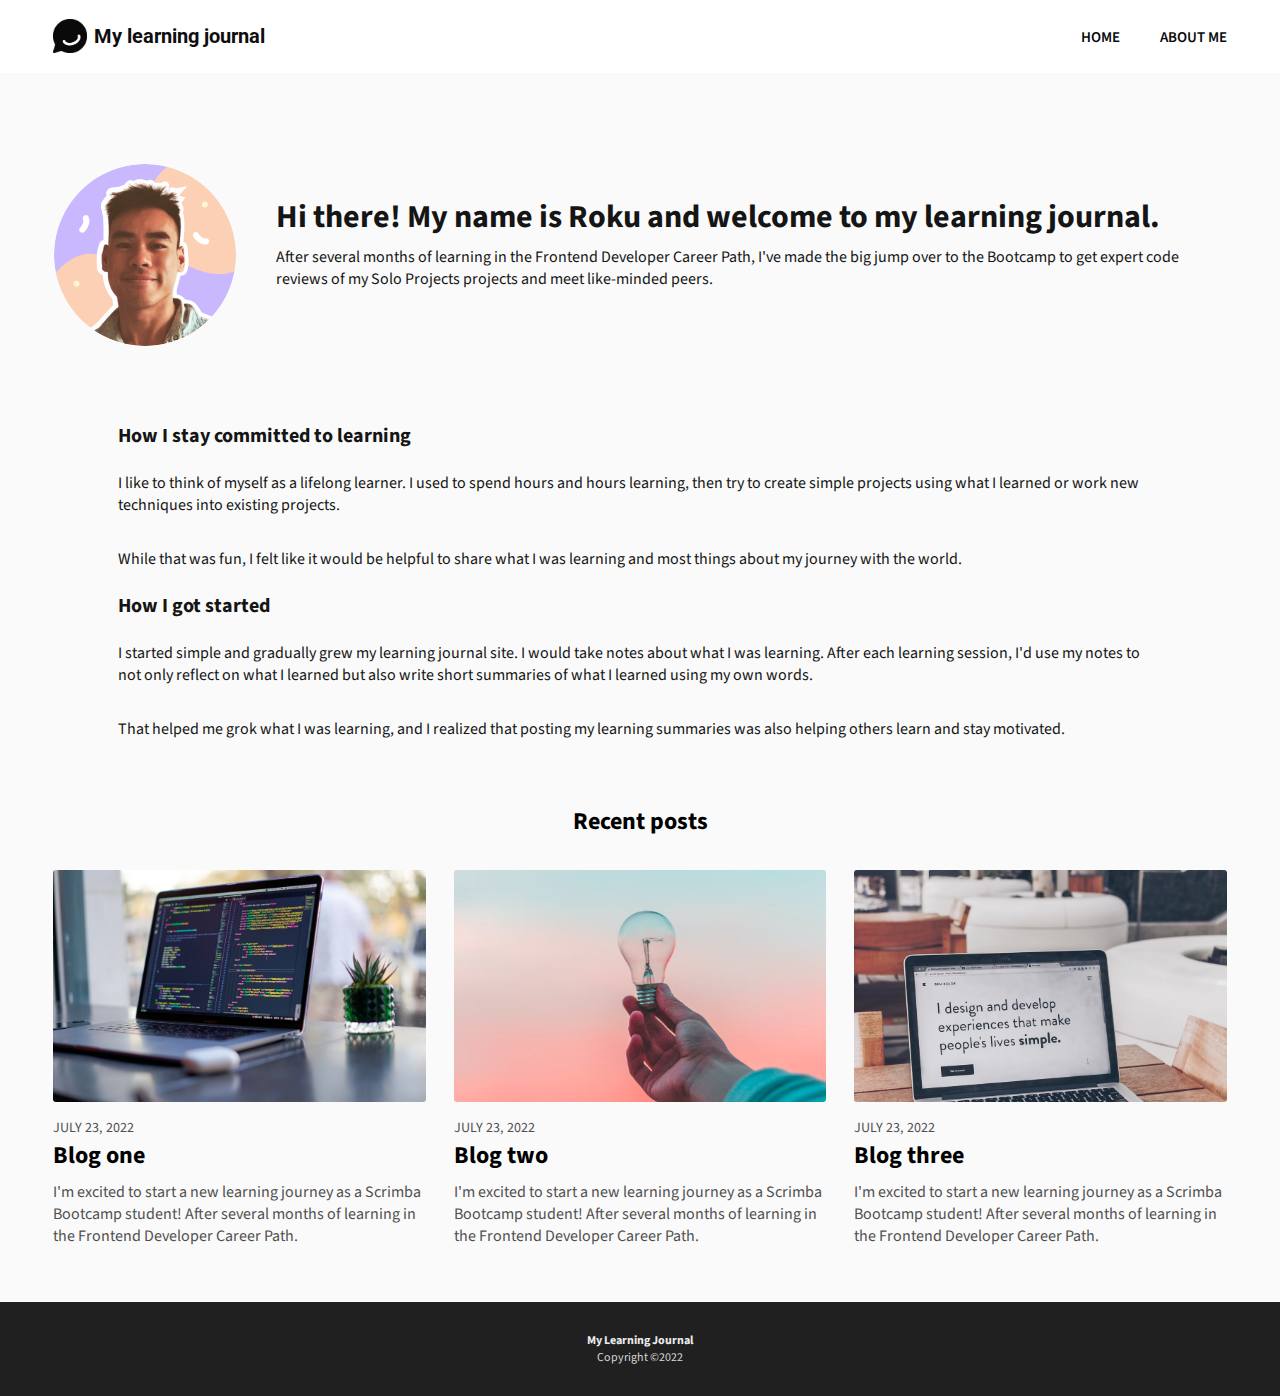
==== commit cf5e6de8: "Complete project with final functionality and design" ====
--- a/about-me.html
+++ b/about-me.html
@@ -88,7 +88,7 @@
       <section class="blogs">
         <div class="container">
           <p class="bold-font recent">Recent posts</p>
-          <div class="blog-container">
+          <div class="blog-container recent-blogs">
             <div class="blog blog-1">
               <img
                 src="images/blog-1.png"
--- a/css/index.css
+++ b/css/index.css
@@ -11,6 +11,7 @@
   font-size: 16px;
 }
 
+
 .hidden {
   display: none;
 }
@@ -60,7 +61,7 @@
 }
 
 .logo img {
-  width: 34.25px;
+  width: 23.16px;
 }
 
 .logo-link {
@@ -93,6 +94,7 @@
   padding: 5em 1.25em 1.25em 1.25em;
   margin: 0 0 2.5em 0;
   overflow: hidden;
+  z-index: 1;
 }
 
 .hero-container::before {
@@ -115,8 +117,13 @@
 }
 
 .blog {
-  margin: 0 1.5em 2.5em 1.5em;
-}
+  margin: 0 1.5em 1.875em 1.5em;
+}
+
+.blog > :not(.hidden):not(:last-of-type) {
+    margin-bottom: 2.5em;
+}
+
 
 .blog img {
   width: 100%;
@@ -143,7 +150,7 @@
 
 .view-more-btn {
   display: block;
-  margin: 2em auto;
+  margin: 1em auto 2.8125em auto;
   background: none;
   border: none;
   font-size: 1rem;
@@ -179,15 +186,20 @@
   flex-direction: column;
   background: none;
   color: #151515;
-  margin: 2.5em 1.5em 3em 1.5em;
+  margin: 2.5em 1.5em 1.9em 1.5em;
   position: relative;
 }
+
+
+.recent-blogs > .blog:last-child {
+    margin-bottom: 3.5em;
+}
+
 
 .opened-post-image-wrapper {
   position: relative;
   width: 100%;
   height: 191px;
-
   border-radius: 3px;
   margin: 1.25em 0;
 }
@@ -227,36 +239,70 @@
   margin: 0 0 2em 0;
 }
 
+.about-me-container p.bold-font {
+    margin: 0.3em 0;
+}
+
+
+
 @media (min-width: 767px) {
+  main {
+    background: #FAFAFA;
+    margin: 0;
+    padding: 0.1em 0;
+  }
+
+  .logo span {
+    font-size: 1.25rem;
+  }
+
+  .logo img {
+    width: 34.25px;
+  }
+
+  .page-nav {
+    font-size: 1.25rem;
+    font-weight: 600;
+  }
+
+  .header-container {
+    padding: 0  3.3125em;
+  }
+
   .hero-container {
-    padding: 17em 3.125em 3.125em 3.75em;
-  }
-
-  .hero-container::before {
-    background-position: 0 68%;
-  }
+    padding: 17em 3.125em 3.125em  3.3125em;
+  }
+
+  
+
 
   .blog-container {
     display: grid;
     grid-template-columns: repeat(3, 1fr);
-    gap: 1.75em;
-    margin: 0 4em 3em 4em;
+    row-gap: 2.5em;
+    column-gap: 1.75em;
+    margin: 0  3.3125em 0em  3.3125em;
   }
   .blog {
     margin: 0;
   }
+
   .view-more-btn {
     grid-column: span 3;
     margin: 0 0 2em 0;
-  }
-.opened-post {
-    padding: 0 5.875em;
-}
-
-
+    font-size: 0.875em;
+  }
+  .recent-blogs > .blog:last-child {
+    margin-bottom: 2.8em;
+}
+  .blog > :not(.hidden):not(:last-of-type) {
+    margin-bottom: 0;
+}
+  .opened-post {
+    margin: 2.5em 7.375em 3em 7.375em;
+  }
 
   .opened-post-p {
-   
     font-size: 1.143125em;
   }
 
@@ -264,34 +310,34 @@
     font-size: 1.5rem;
   }
 
- 
   .opened-post-image-wrapper {
     height: 488px;
     width: 100%;
-    margin: 0 -3.25em;
-
+    width: calc(100% + (4em * 2));
+    margin-left: -4em;
   }
 
   .opened-post-image-wrapper::before {
     top: 50%;
     left: 50%;
     transform: translate(-50%, -50%);
-    
+  }
+
+  .about-me-container {
+    margin: 5.625em 7.375em 3em 7.375em;
   }
 
   .about-me {
     display: flex;
     gap: 0;
-    margin: 0 0 2.75em 0;
     align-items: center;
+    width: calc(100% + (4em * 2));
+    margin-left: -4em;
+    margin-bottom: 4.375em;
   }
 
   .about-me img {
-    margin: 0 2.5em;
-  }
-
-  .about-me h1 {
-    padding: 0 1.9375em 0 0;
+    margin: 0 2.5em 0 0;
   }
 
   .about-me p {
@@ -300,11 +346,6 @@
 
   .bold-font-middle {
     font-size: 1.25rem;
-    padding-left: 4.7em;
-  }
-  .about-me-p {
-    padding-left: 5.875em;
-    padding-right: 5.875em;
   }
 
   .recent {
